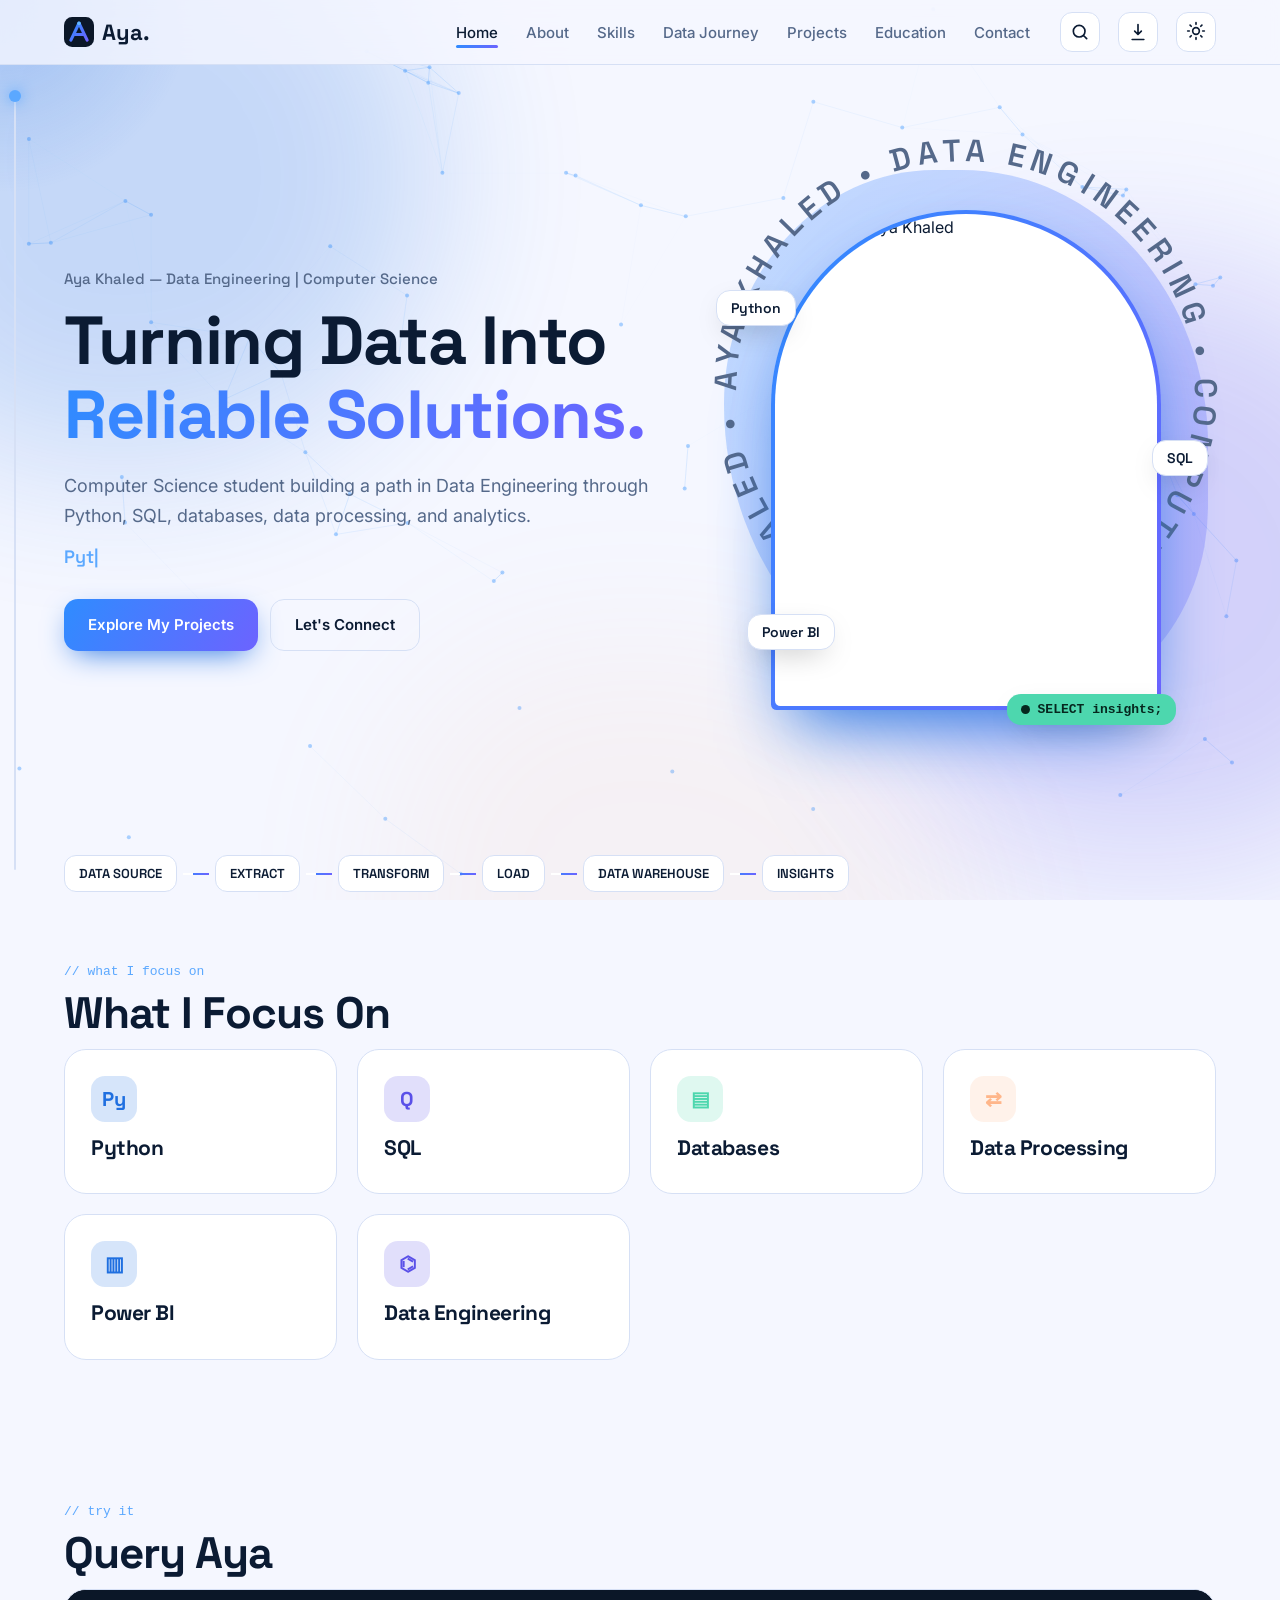
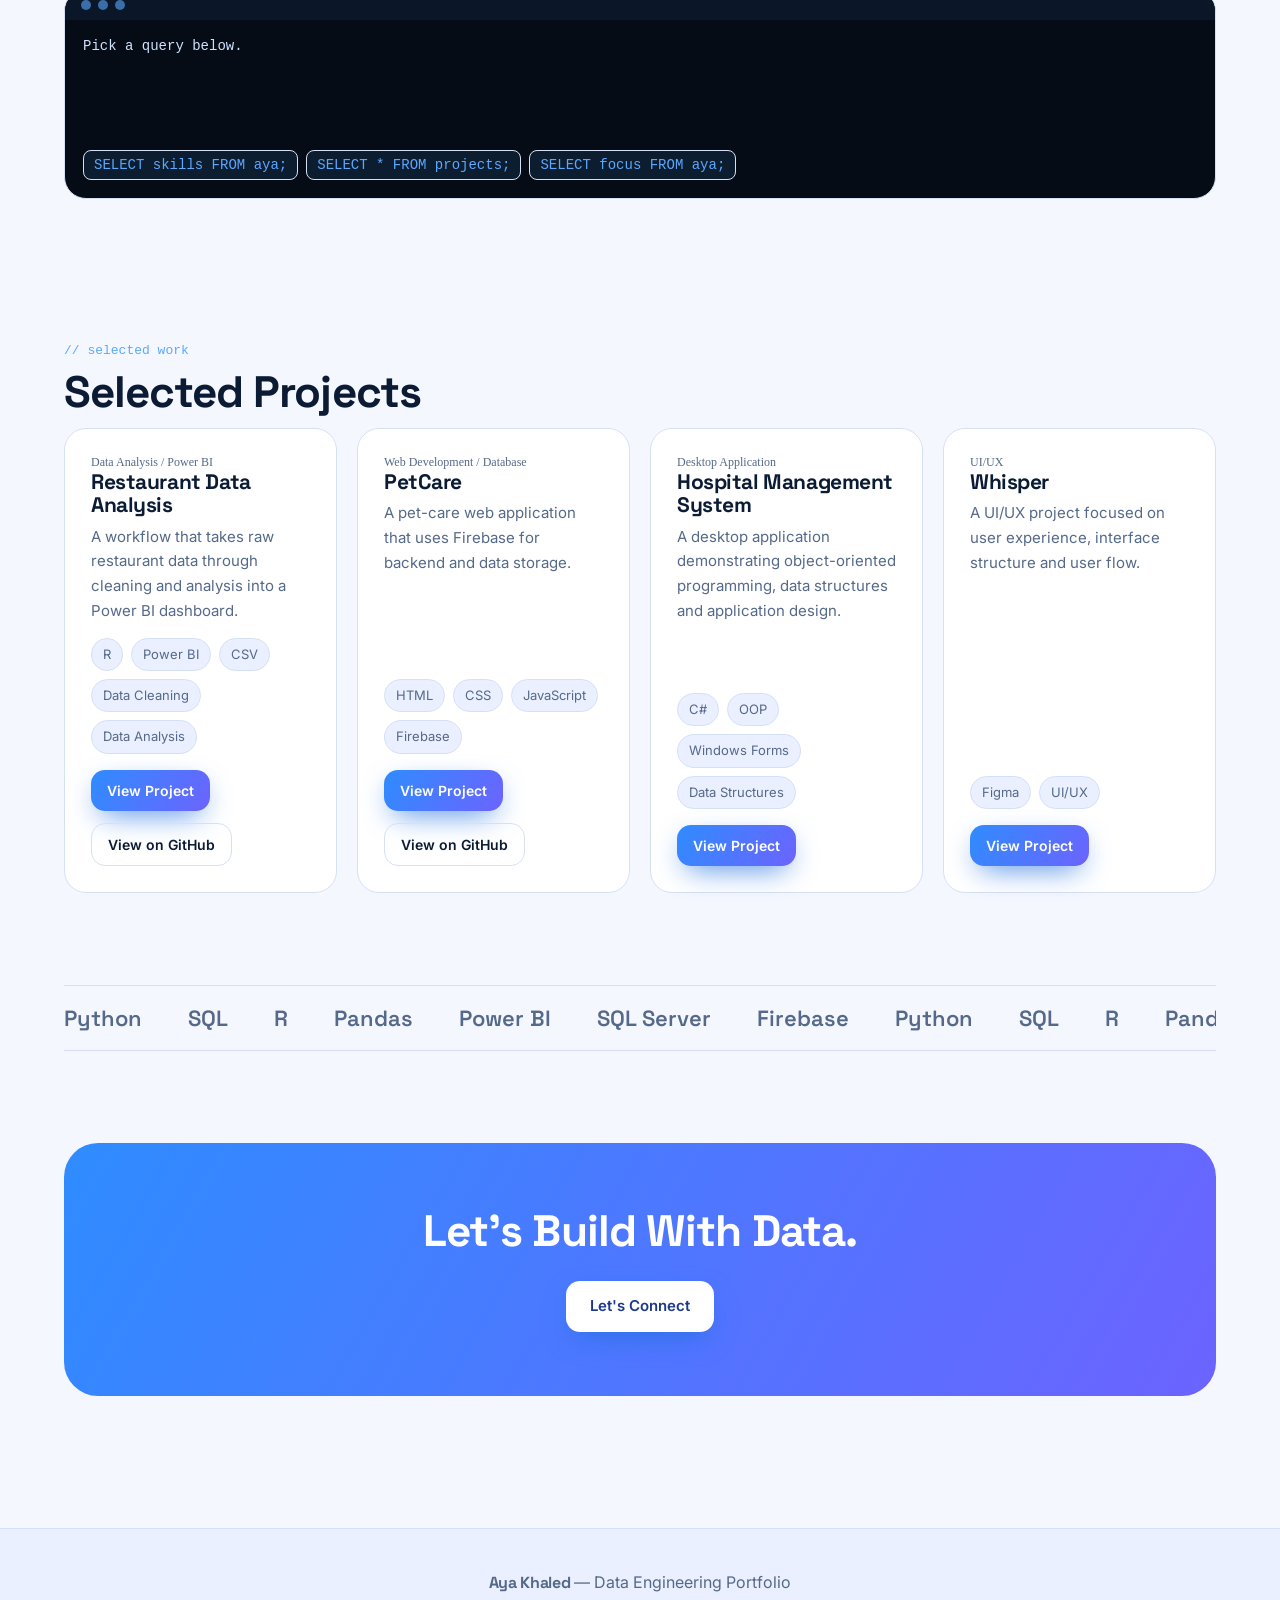
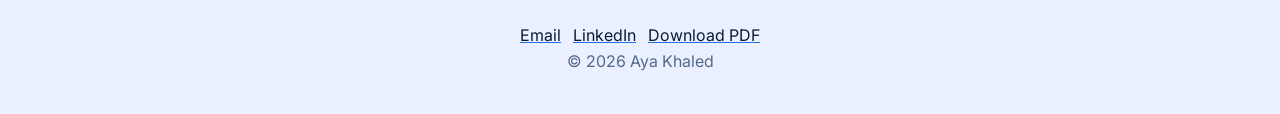
==== index.html @ 966fb628 "Add files via upload" ====
<!DOCTYPE html><html lang="en"><head><meta charset="utf-8"><meta name="viewport" content="width=device-width,initial-scale=1">
<title>Aya Khaled | Data Engineer</title><meta name="description" content="Aya Khaled, Computer Science student building a path in Data Engineering with Python, SQL, databases and analytics."><meta property="og:title" content="Aya Khaled | Data Engineer"><meta property="og:description" content="Aya Khaled, Computer Science student building a path in Data Engineering with Python, SQL, databases and analytics."><meta property="og:type" content="website"><meta property="og:image" content="assets/aya.jpg"><meta name="twitter:card" content="summary"><meta name="theme-color" content="#07111F">
<link rel="icon" href="data:image/svg+xml,%3Csvg xmlns='http://www.w3.org/2000/svg' viewBox='0 0 48 48'%3E%3Crect width='48' height='48' rx='13' fill='%2307111F'/%3E%3Cpath d='M11 37 24 10l13 27M17 28h14' stroke='%232F8CFF' stroke-width='5' fill='none' stroke-linecap='round'/%3E%3C/svg%3E"><link rel="preconnect" href="https://fonts.googleapis.com"><link rel="preconnect" href="https://fonts.gstatic.com" crossorigin><link href="https://fonts.googleapis.com/css2?family=Inter:wght@400;500;600&family=Space+Grotesk:wght@500;700&display=swap" rel="stylesheet">
<script>try{var t=localStorage.theme||(matchMedia('(prefers-color-scheme:light)').matches?'light':'dark');document.documentElement.dataset.theme=t}catch(e){document.documentElement.dataset.theme='dark'}</script>
<link rel="stylesheet" href="style.css"></head><body>
<a class="skip" href="#main">Skip to content</a><div id="bar"></div><canvas id="bg" aria-hidden="true"></canvas><div class="blobs" aria-hidden="true"><i></i><i></i><i></i></div><div id="pk" aria-hidden="true"><i></i></div>
<header class="nav"><div class="in"><a class="logo" href="index.html" aria-label="Aya. home"><svg width="30" height="30" viewBox="0 0 48 48" aria-hidden="true"><defs><linearGradient id="lg" x1="0" y1="0" x2="1" y2="1"><stop stop-color="#2F8CFF"/><stop offset="1" stop-color="#6C63FF"/></linearGradient></defs><rect width="48" height="48" rx="13" fill="#0B1728"/><path d="M11 37 24 10l13 27M17 28h14" stroke="url(#lg)" stroke-width="5" fill="none" stroke-linecap="round" stroke-linejoin="round"/><circle cx="24" cy="10" r="3" fill="#63B5FF"/></svg>Aya.</a>
<ul id="links"><li><a href="index.html" aria-current="page">Home</a></li><li><a href="about.html">About</a></li><li><a href="skills.html">Skills</a></li><li><a href="data-journey.html">Data Journey</a></li><li><a href="projects.html">Projects</a></li><li><a href="education.html">Education</a></li><li><a href="contact.html">Contact</a></li></ul>
<button class="ib" id="ps" aria-label="Open command palette (Ctrl+K)"><svg viewBox="0 0 24 24" fill="none" stroke="currentColor" stroke-width="2" stroke-linecap="round" stroke-linejoin="round" aria-hidden="true"><circle cx="11" cy="11" r="7"/><path d="m20 20-3.5-3.5"/></svg></button>
<button class="ib" data-pdf aria-label="Download PDF"><svg viewBox="0 0 24 24" fill="none" stroke="currentColor" stroke-width="2" stroke-linecap="round" stroke-linejoin="round" aria-hidden="true"><path d="M12 3v12m0 0-4-4m4 4 4-4M5 21h14"/></svg></button>
<button class="ib" id="th" aria-label="Toggle light and dark theme"><span class="sun"><svg viewBox="0 0 24 24" fill="none" stroke="currentColor" stroke-width="2" stroke-linecap="round" stroke-linejoin="round" aria-hidden="true"><circle cx="12" cy="12" r="4"/><path d="M12 2v2M12 20v2M4.9 4.9l1.4 1.4M17.7 17.7l1.4 1.4M2 12h2M20 12h2M4.9 19.1l1.4-1.4M17.7 6.3l1.4-1.4"/></svg></span><span class="moon"><svg viewBox="0 0 24 24" fill="none" stroke="currentColor" stroke-width="2" stroke-linecap="round" stroke-linejoin="round" aria-hidden="true"><path d="M21 13A9 9 0 1 1 11 3a7 7 0 0 0 10 10z"/></svg></span></button>
<button class="ib" id="menu" aria-label="Menu" aria-expanded="false" aria-controls="links"><svg viewBox="0 0 24 24" fill="none" stroke="currentColor" stroke-width="2" stroke-linecap="round" stroke-linejoin="round" aria-hidden="true"><path d="M4 7h16M4 12h16M4 17h16"/></svg></button></div></header>
<main id="main"><div class="hero"><div><p class="who">Aya Khaled — Data Engineering | Computer Science</p><h1>Turning Data Into <span class="grad">Reliable Solutions.</span></h1>
<p class="lead" style="margin-top:18px">Computer Science student building a path in Data Engineering through Python, SQL, databases, data processing, and analytics.</p><div class="type" aria-label="Python, SQL, Databases, Data Processing, Power BI"></div>
<div class="row"><a class="btn pri" href="projects.html">Explore My Projects</a><a class="btn" href="contact.html">Let's Connect</a></div></div>
<div class="stage"><div class="blob layer" data-d="-14"></div>
<svg class="ring layer" data-d="-6" viewBox="0 0 200 200" aria-hidden="true"><defs><path id="c" d="M100 100m-92 0a92 92 0 1 1 184 0a92 92 0 1 1-184 0"/></defs><text><textPath href="#c">AYA KHALED • DATA ENGINEERING • COMPUTER SCIENCE • AYA KHALED • DATA ENGINEERING •</textPath></text></svg>
<div class="arch layer" data-d="8"><div class="ph"><img data-fb src="assets/aya.jpg" width="400" height="500" alt="Portrait of Aya Khaled" loading="eager"></div></div>
<span class="chip c1 layer" data-d="22">Python</span><span class="chip c2 layer" data-d="26">SQL</span><span class="chip c3 layer" data-d="18">Power BI</span><span class="chip stk layer" data-d="30"><i class="dot"></i><code>SELECT insights;</code></span></div></div>
<div class="pipe rv" aria-label="Pipeline"><b>DATA SOURCE</b><s></s><b>EXTRACT</b><s></s><b>TRANSFORM</b><s></s><b>LOAD</b><s></s><b>DATA WAREHOUSE</b><s></s><b>INSIGHTS</b></div>
<section><span class="lab">// what I focus on</span><h2>What I Focus On</h2><div class="grid"><div class="card rv"><div class="ico ">Py</div><h3>Python</h3></div><div class="card rv"><div class="ico t2">Q</div><h3>SQL</h3></div><div class="card rv"><div class="ico t3">▤</div><h3>Databases</h3></div><div class="card rv"><div class="ico t4">⇄</div><h3>Data Processing</h3></div><div class="card rv"><div class="ico ">▥</div><h3>Power BI</h3></div><div class="card rv"><div class="ico t2">⌬</div><h3>Data Engineering</h3></div></div></section>
<section><span class="lab">// try it</span><h2>Query Aya</h2><div class="term rv"><div class="bar"><i></i><i></i><i></i></div><pre id="qo">Pick a query below.</pre><div class="qs"><button>SELECT skills FROM aya;</button><button>SELECT * FROM projects;</button><button>SELECT focus FROM aya;</button></div></div></section>
<section><span class="lab">// selected work</span><h2>Selected Projects</h2><div class="grid"><article class="card proj rv" data-cat="Data Analysis / Power BI"><span class="sub">Data Analysis / Power BI</span><h3>Restaurant Data Analysis</h3><p>A workflow that takes raw restaurant data through cleaning and analysis into a Power BI dashboard.</p><div class="tags "><span>R</span><span>Power BI</span><span>CSV</span><span>Data Cleaning</span><span>Data Analysis</span></div><div class="row"><a class="btn pri" href="projects/restaurant-analysis.html">View Project</a><a class="btn" href="https://github.com/ayakhaledhamed2006-blip/Restaurant-Sales-Analysis" target="_blank" rel="noopener noreferrer">View on GitHub</a></div></article><article class="card proj rv" data-cat="Web Development / Database"><span class="sub">Web Development / Database</span><h3>PetCare</h3><p>A pet-care web application that uses Firebase for backend and data storage.</p><div class="tags "><span>HTML</span><span>CSS</span><span>JavaScript</span><span>Firebase</span></div><div class="row"><a class="btn pri" href="projects/petcare.html">View Project</a><a class="btn" href="https://github.com/RawanAbulmaaref/PetCare-Project" target="_blank" rel="noopener noreferrer">View on GitHub</a></div></article><article class="card proj rv" data-cat="Desktop Application"><span class="sub">Desktop Application</span><h3>Hospital Management System</h3><p>A desktop application demonstrating object-oriented programming, data structures and application design.</p><div class="tags "><span>C#</span><span>OOP</span><span>Windows Forms</span><span>Data Structures</span></div><div class="row"><a class="btn pri" href="projects/hospital-management.html">View Project</a></div></article><article class="card proj rv" data-cat="UI/UX"><span class="sub">UI/UX</span><h3>Whisper</h3><p>A UI/UX project focused on user experience, interface structure and user flow.</p><div class="tags "><span>Figma</span><span>UI/UX</span></div><div class="row"><a class="btn pri" href="projects/whisper.html">View Project</a></div></article></div></section>
<div class="marq" aria-label="Tools"><div><span>Python</span><span>SQL</span><span>R</span><span>Pandas</span><span>Power BI</span><span>SQL Server</span><span>Firebase</span><span>Python</span><span>SQL</span><span>R</span><span>Pandas</span><span>Power BI</span><span>SQL Server</span><span>Firebase</span><span>Python</span><span>SQL</span><span>R</span><span>Pandas</span><span>Power BI</span><span>SQL Server</span><span>Firebase</span><span>Python</span><span>SQL</span><span>R</span><span>Pandas</span><span>Power BI</span><span>SQL Server</span><span>Firebase</span></div></div>
<section><div class="cta rv"><h2>Let's Build With Data.</h2><div class="row" style="justify-content:center"><a class="btn pri" href="contact.html">Let's Connect</a></div></div></section></main>
<footer><b class="sg">Aya Khaled</b> — Data Engineering Portfolio<div class="row"><a href="mailto:ayakhaledhamed2006@gmail.com">Email</a><a href="https://www.linkedin.com/in/aya-khaled-hamed/" target="_blank" rel="noopener noreferrer">LinkedIn</a><a href="#" data-pdf onclick="return false">Download PDF</a></div><p>© 2026 Aya Khaled</p></footer>
<div id="pal" role="dialog" aria-label="Command palette"><div><button data-a="index.html">Go to Home</button><button data-a="about.html">Go to About</button><button data-a="skills.html">Go to Skills</button><button data-a="data-journey.html">Go to Data Journey</button><button data-a="projects.html">Go to Projects</button><button data-a="education.html">Go to Education</button><button data-a="contact.html">Go to Contact</button><button data-a="pdf">Download PDF</button><button data-a="th">Toggle theme</button><button data-a="cp">Copy email</button></div></div>
<div class="toast" role="status"></div><div class="print-sheet"><div class="ps-h"><img src="assets/aya.jpg" alt="Portrait of Aya Khaled"><div><h1>Aya Khaled</h1><p class="ps-id">Computer Science Student | Aspiring Data Engineer</p><p class="ps-c">ayakhaledhamed2006@gmail.com<br>linkedin.com/in/aya-khaled-hamed</p></div><svg class="ps-a" viewBox="0 0 48 48"><path d="M11 37 24 10l13 27M17 28h14" stroke="#fff" stroke-width="3" fill="none" stroke-linecap="round" stroke-linejoin="round"/></svg></div>
<div class="ps-b"><h2>About</h2><p>Computer Science student developing her career toward Data Engineering. Interested in how data is collected, processed, cleaned, stored, transformed, analyzed and used for decision making, and in building practical data solutions on strong technical foundations.</p>
<h2>Technical Skills</h2><div class="ps-g"><div style="--c:#2F8CFF"><b>Programming</b><p><span>Python</span><span>C++</span><span>C#</span></p></div><div style="--c:#6C63FF"><b>Data</b><p><span>SQL</span><span>Pandas</span><span>R</span><span>Data Cleaning</span><span>Data Analysis</span></p></div><div style="--c:#1FB48C"><b>Databases</b><p><span>SQL Server</span><span>Firebase</span><span>Database Design</span><span>DBMS</span></p></div><div style="--c:#E8873F"><b>BI &amp; Analytics</b><p><span>Power BI</span><span>Data Visualization</span><span>Dashboard Design</span></p></div><div style="--c:#2F8CFF"><b>Web &amp; Development</b><p><span>HTML</span><span>CSS</span><span>JavaScript</span><span>Git</span><span>Visual Studio</span></p></div><div style="--c:#6C63FF"><b>Design</b><p><span>Figma</span><span>UI/UX</span></p></div></div>
<h2>Selected Projects</h2><div class="ps-g"><div style="--c:#2F8CFF"><small>Data Analysis / Power BI</small><b>Restaurant Data Analysis</b><em>Raw data → cleaning → analysis → Power BI dashboard.</em><p class="tk">R · Power BI · CSV · Data Cleaning · Data Analysis</p><u>https://github.com/ayakhaledhamed2006-blip/Restaurant-Sales-Analysis</u></div><div style="--c:#6C63FF"><small>Web Development / Database</small><b>PetCare</b><em>A pet-care web app using Firebase for data storage.</em><p class="tk">HTML · CSS · JavaScript · Firebase</p><u>https://github.com/RawanAbulmaaref/PetCare-Project</u></div><div style="--c:#1FB48C"><small>Desktop Application</small><b>Hospital Management System</b><em>OOP, data structures and application design.</em><p class="tk">C# · OOP · Windows Forms · Data Structures</p></div><div style="--c:#E8873F"><small>UI/UX</small><b>Whisper</b><em>User experience, interface structure and user flow.</em><p class="tk">Figma · UI/UX</p></div></div>
<h2>Education &amp; Training</h2><ol class="ps-t"><li><b>Computer Science / Computing and Information</b><small>Education</small></li><li><b>Digital Egypt Pioneers Initiative (DEPI)</b><small>Data Engineering Track</small></li><li><b>NTI</b><small>UI/UX</small></li></ol></div></div><script src="script.js"></script></body></html>
---- style.css ----
:root{--bg:#07111F;--bg2:#0B1728;--card:#0D1D30;--bd:#203751;--tx:#F3F7FC;--mu:#8EA4BD;--b:#2F8CFF;--b2:#5BA8FF;--p:#6C63FF;--mint:#4DD7AE;--peach:#FFB68A;--g:linear-gradient(120deg,#2F8CFF,#6C63FF);--nav:rgba(7,17,31,.78);--glow:.35;--r:22px}
[data-theme=light]{--bg:#F5F7FF;--bg2:#EAF0FF;--card:#fff;--bd:#D6E0F5;--tx:#0B1B33;--mu:#55698A;--nav:rgba(245,247,255,.8);--glow:.22;--b:#1F6FE0;--p:#5A50E8}
*{box-sizing:border-box;margin:0}html{scroll-behavior:smooth}
body{font:16px/1.65 Inter,system-ui,sans-serif;background:var(--bg);color:var(--tx);overflow-x:hidden;transition:background .4s,color .4s}
h1,h2,h3,.sg{font-family:'Space Grotesk',sans-serif;line-height:1.1;letter-spacing:-.02em}
a{color:inherit;text-decoration:none}:focus-visible{outline:3px solid var(--b2);outline-offset:3px;border-radius:8px}
::selection{background:var(--b);color:#fff}::-webkit-scrollbar{width:8px}::-webkit-scrollbar-thumb{background:var(--b);border-radius:8px}
.skip{position:absolute;left:-999px;top:8px;background:var(--b);color:#fff;padding:8px 14px;border-radius:8px;z-index:99}.skip:focus{left:8px}
#bg{position:fixed;inset:0;z-index:-2;width:100%;height:100%}
.blobs{position:fixed;inset:0;z-index:-1;pointer-events:none;overflow:hidden}
.blobs i{position:absolute;width:46vmax;height:46vmax;border-radius:40% 60% 55% 45%;filter:blur(80px);opacity:var(--glow);animation:morph 22s ease-in-out infinite alternate}
.blobs i:nth-child(1){background:var(--b);left:-12vmax;top:-10vmax}.blobs i:nth-child(2){background:var(--p);right:-14vmax;top:30vh;animation-delay:-8s}
.blobs i:nth-child(3){background:var(--peach);left:30vw;bottom:-26vmax;opacity:calc(var(--glow)*.4);animation-delay:-14s}
@keyframes morph{to{transform:translate(6vw,8vh) rotate(60deg);border-radius:60% 40% 45% 55%}}
.tok{position:fixed;bottom:-30px;font:13px ui-monospace,Menlo,monospace;color:var(--b2);opacity:0;z-index:-1;pointer-events:none;animation:rise linear infinite}
@keyframes rise{10%{opacity:.35}90%{opacity:.25}to{transform:translateY(-110vh);opacity:0}}
#bar{position:fixed;top:0;left:0;height:3px;width:0;background:var(--g);z-index:60}
header.nav{position:sticky;top:0;z-index:50;background:var(--nav);backdrop-filter:blur(14px);border-bottom:1px solid var(--bd)}
.nav .in{max-width:1200px;margin:auto;padding:12px 24px;display:flex;align-items:center;gap:18px}
.logo{display:flex;align-items:center;gap:8px;font:700 22px 'Space Grotesk';margin-right:auto}
.nav ul{display:flex;gap:4px;list-style:none;padding:0}
.nav ul a{padding:8px 12px;border-radius:10px;font-weight:500;font-size:15px;color:var(--mu);position:relative;transition:.2s}
.nav ul a:hover,.nav ul a[aria-current]{color:var(--tx)}
.nav ul a[aria-current]::after{content:"";position:absolute;left:12px;right:12px;bottom:2px;height:3px;border-radius:3px;background:var(--g)}
.ib{width:40px;height:40px;border-radius:12px;border:1px solid var(--bd);background:var(--card);color:var(--tx);cursor:pointer;display:grid;place-items:center;transition:.25s}.ib:hover{border-color:var(--b);transform:translateY(-2px)}
.ib svg{width:20px;height:20px}#th .moon{display:none}[data-theme=dark] #th .sun{display:none}[data-theme=dark] #th .moon{display:block}
#th svg{transition:transform .5s}#th:active svg{transform:rotate(180deg) scale(.7)}
#menu{display:none}
@media(max-width:940px){#menu{display:grid}.nav ul{position:absolute;top:100%;left:0;right:0;flex-direction:column;background:var(--bg2);padding:12px 24px 20px;border-bottom:1px solid var(--bd);display:none}.nav ul.open{display:flex}}
main{max-width:1200px;margin:auto;padding:0 24px}
section{padding:72px 0}.lab{font:13px ui-monospace,Menlo,monospace;color:var(--b2);margin-bottom:10px;display:block}
h1{font-size:clamp(38px,6vw,68px);font-weight:700}h2{font-size:clamp(28px,4vw,44px);margin-bottom:12px}
.grad{background:var(--g);-webkit-background-clip:text;background-clip:text;color:transparent}
.lead{color:var(--mu);font-size:18px;max-width:60ch}
.btn{display:inline-flex;align-items:center;gap:8px;padding:13px 24px;border-radius:14px;font-weight:600;border:1px solid var(--bd);background:transparent;color:var(--tx);cursor:pointer;font-size:15px;font-family:inherit;transition:.25s;position:relative;overflow:hidden}
.btn:hover{transform:translateY(-3px);border-color:var(--b)}
.btn.pri{background:var(--g);border:0;color:#fff;box-shadow:0 10px 30px -10px var(--b)}
.btn.pri::after{content:"";position:absolute;top:0;left:-80%;width:50%;height:100%;background:linear-gradient(100deg,transparent,rgba(255,255,255,.4),transparent);transform:skewX(-20deg);animation:shine 4s infinite}
@keyframes shine{60%,100%{left:140%}}
.row{display:flex;gap:12px;flex-wrap:wrap;margin-top:26px}
.hero{display:grid;grid-template-columns:1.1fr .9fr;gap:40px;align-items:center;min-height:calc(100vh - 140px);padding-top:30px}
.hero .who{font:500 15px 'Space Grotesk';color:var(--mu);margin-bottom:16px}.type{color:var(--b2);font:600 18px 'Space Grotesk';margin-top:14px;min-height:28px}.type::after{content:"|";animation:bl 1s steps(1) infinite}@keyframes bl{50%{opacity:0}}
.stage{position:relative;width:min(390px,78vw,calc((100vh - 190px)/1.28));margin:auto;aspect-ratio:1/1.28}
.stage .blob{position:absolute;inset:-8% -12% 0;background:var(--g);opacity:.28;border-radius:46% 54% 40% 60%;animation:morph 14s ease-in-out infinite alternate}
.stage .ring{position:absolute;inset:-14%;animation:spin 28s linear infinite;width:128%;height:auto;overflow:visible}.ring text{font:600 12.5px 'Space Grotesk';letter-spacing:.2em;fill:var(--mu)}
@keyframes spin{to{transform:rotate(360deg)}}
.arch{position:absolute;inset:0;border-radius:999px 999px 28px 28px;padding:4px;background:var(--g);box-shadow:0 30px 70px -20px var(--b)}
.arch .ph{width:100%;height:100%;border-radius:inherit;overflow:hidden;background:var(--card);display:grid;place-items:center}
.ph img{width:100%;height:100%;object-fit:cover;object-position:50% 10%;display:block}
.chip{position:absolute;padding:8px 14px;border-radius:14px;background:var(--card);border:1px solid var(--bd);font:600 14px 'Space Grotesk';box-shadow:0 10px 30px -12px rgba(0,0,0,.4);animation:bob 5s ease-in-out infinite}
@keyframes bob{50%{transform:translateY(-12px)}}
.stage .c1{left:-14%;top:16%}.stage .c2{right:-12%;top:46%;animation-delay:-1.5s}.stage .c3{left:-6%;bottom:12%;animation-delay:-3s}
.stage .stk{right:-4%;bottom:-3%;animation-delay:-2s;display:flex;gap:8px;align-items:center;background:var(--mint);color:#06281F;border:0}
.dot{width:9px;height:9px;border-radius:50%;background:var(--mint);display:inline-block;box-shadow:0 0 0 0 var(--mint);animation:pl 2s infinite}.stk .dot{background:#06281F}@keyframes pl{70%{box-shadow:0 0 0 8px transparent}}
.layer{transition:transform .2s}
.grid{display:grid;gap:20px;grid-template-columns:repeat(auto-fit,minmax(250px,1fr))}
.card{background:var(--card);border:1px solid var(--bd);border-radius:var(--r);padding:26px;transition:.3s;position:relative}
.card:hover{transform:translateY(-6px);border-color:var(--b);box-shadow:0 20px 50px -22px var(--b)}
.card h3{font-size:21px;margin-bottom:8px}.card p{color:var(--mu);font-size:15px}
.ico{width:46px;height:46px;border-radius:14px;display:grid;place-items:center;margin-bottom:14px;font:700 20px 'Space Grotesk';background:color-mix(in srgb,var(--t,var(--b)) 18%,transparent);color:var(--t,var(--b))}
.t2{--t:var(--p)}.t3{--t:var(--mint)}.t4{--t:var(--peach)}
.tags{display:flex;flex-wrap:wrap;gap:8px;margin-top:14px}.tags span{font-size:13px;padding:5px 11px;border-radius:99px;background:var(--bg2);border:1px solid var(--bd);color:var(--mu)}
.tags.big span{font-size:15px;padding:8px 16px;color:var(--tx)}
.pipe{display:flex;flex-wrap:wrap;gap:6px;align-items:center;margin-top:30px}.pipe b{padding:9px 14px;border-radius:12px;background:var(--card);border:1px solid var(--bd);font:600 13px 'Space Grotesk'}.pipe s{width:26px;height:2px;background:var(--g);position:relative;overflow:hidden;text-decoration:none}.pipe s::after{content:"";position:absolute;width:10px;height:100%;background:#fff;animation:flow 1.6s linear infinite}@keyframes flow{from{left:-10px}to{left:100%}}
.marq{overflow:hidden;border-block:1px solid var(--bd);padding:18px 0;margin-block:20px}.marq div{display:flex;gap:46px;width:max-content;animation:mq 26s linear infinite;font:600 22px 'Space Grotesk';color:var(--mu)}.marq:hover div{animation-play-state:paused}@keyframes mq{to{transform:translateX(-50%)}}
.term{background:#050c16;color:#cfe3ff;border-radius:var(--r);border:1px solid var(--bd);overflow:hidden;font:14px ui-monospace,Menlo,monospace}.term .bar{padding:10px 16px;background:#0B1728;display:flex;gap:7px;align-items:center}.term .bar i{width:10px;height:10px;border-radius:50%;background:var(--b2);opacity:.6}
.term pre{padding:18px;min-height:130px;white-space:pre-wrap;margin:0}.term .qs{display:flex;gap:8px;flex-wrap:wrap;padding:0 18px 18px}.term button{font:inherit;background:#0D1D30;color:var(--b2);border:1px solid var(--bd);border-radius:8px;padding:6px 10px;cursor:pointer}.term button:hover{border-color:var(--b2)}
.cta{text-align:center;background:var(--g);color:#fff;border-radius:34px;padding:64px 24px}.cta .btn{border-color:#fff8;color:#fff}.cta .pri{background:#fff;color:#1d3a8a}
.filters{display:flex;gap:8px;flex-wrap:wrap;margin:18px 0 26px}.filters button{padding:8px 16px;border-radius:99px;border:1px solid var(--bd);background:var(--card);color:var(--mu);cursor:pointer;font:500 14px Inter}.filters .on{background:var(--g);color:#fff;border-color:transparent}
.badgeW{position:relative;width:300px;margin:0 auto;padding-top:90px;transform-origin:50% 0;animation:swing 3s ease-in-out 3 alternate}.badgeW:hover{animation:swing 2s ease-in-out infinite alternate}
@keyframes swing{from{transform:rotate(5deg)}to{transform:rotate(-5deg)}}
.badgeW::before{content:"";position:absolute;top:-40px;left:50%;width:3px;height:130px;background:var(--g);transform:translateX(-50%)}.badgeW::after{content:"";position:absolute;top:70px;left:50%;width:46px;height:14px;border-radius:6px;background:var(--bd);transform:translateX(-50%)}
.badge{background:var(--card);border:1px solid var(--bd);border-radius:26px;padding:16px;box-shadow:0 30px 60px -25px var(--b);text-align:center}.badge .ph{aspect-ratio:1/1.1;border-radius:18px;overflow:hidden;margin-bottom:14px}.badge b{font:700 24px 'Space Grotesk';display:block}.badge small{color:var(--mu)}
.bc{height:26px;margin-top:12px;background:repeating-linear-gradient(90deg,var(--tx) 0 2px,transparent 2px 5px,var(--tx) 5px 6px,transparent 6px 10px);opacity:.55;border-radius:3px}
.two{display:grid;grid-template-columns:1fr 1fr;gap:50px;align-items:center}
.loop{display:grid;grid-template-columns:repeat(4,1fr);gap:16px;margin-top:20px}.loop .card{text-align:center}.ret{text-align:center;color:var(--b2);font:14px ui-monospace;margin-top:12px}
.jr{position:relative;display:grid;gap:14px;margin-top:30px}.stg{display:grid;grid-template-columns:64px 1fr;gap:18px}.stg .n{width:56px;height:56px;border-radius:50%;background:var(--card);border:2px solid var(--bd);display:grid;place-items:center;font:700 16px 'Space Grotesk';cursor:pointer;color:var(--tx);transition:.3s;position:relative;z-index:1}
.stg.on .n{background:var(--g);border-color:transparent;color:#fff;box-shadow:0 0 0 8px color-mix(in srgb,var(--b) 22%,transparent)}
.stg .card{cursor:pointer;padding:18px 24px}.stg .card p{max-height:0;overflow:hidden;opacity:0;transition:.4s}.stg.on .card p{max-height:240px;opacity:1;margin-top:6px}.stg.on .card{border-color:var(--b)}
.jr::before{content:"";position:absolute;left:27px;top:20px;bottom:20px;width:3px;background:repeating-linear-gradient(var(--b) 0 8px,transparent 8px 16px);animation:dash 1s linear infinite;opacity:.6}@keyframes dash{to{background-position:0 16px}}
.tl{position:relative;padding-left:44px;margin-top:30px}.tl::before{content:"";position:absolute;left:12px;top:0;bottom:0;width:3px;background:var(--bd)}.tl .fill{position:absolute;left:12px;top:0;width:3px;height:0;background:var(--g)}
.tl article{position:relative;margin-bottom:26px}.tl article::before{content:"";position:absolute;left:-41px;top:26px;width:15px;height:15px;border-radius:50%;background:var(--g);box-shadow:0 0 0 6px color-mix(in srgb,var(--b) 25%,transparent)}
.dash{display:grid;grid-template-columns:repeat(3,1fr);gap:16px}.dash .card{min-height:150px}.bars{display:flex;align-items:flex-end;gap:7px;height:70px;margin-top:12px}.bars i{flex:1;background:var(--g);border-radius:6px 6px 0 0;opacity:.8;animation:gr 3s ease-in-out infinite alternate}.bars i:nth-child(odd){animation-delay:-1.5s}@keyframes gr{from{transform:scaleY(.55)}}
.bars i{transform-origin:bottom}.donut{width:78px;height:78px;border-radius:50%;margin-top:12px;background:conic-gradient(var(--b) 0 40%,var(--p) 0 70%,var(--mint) 0);mask:radial-gradient(circle 26px,transparent 98%,#000);-webkit-mask:radial-gradient(circle 26px,transparent 98%,#000)}
.sub{font:12px ui-monospace;color:var(--mu)}
.proj{display:flex;flex-direction:column}.proj .tags{margin-top:auto;padding-top:14px}.proj .row{margin-top:16px}.proj .btn{padding:9px 16px;font-size:14px}
.rv{opacity:0;transform:translateY(24px);transition:opacity .7s,transform .7s}.rv.in{opacity:1;transform:none}
footer{border-top:1px solid var(--bd);margin-top:60px;padding:40px 24px;text-align:center;color:var(--mu);background:var(--bg2)}footer .row{justify-content:center}footer a{color:var(--tx);text-decoration:underline;text-decoration-color:var(--b)}
#pk{position:fixed;left:14px;top:90px;bottom:30px;width:2px;background:var(--bd);z-index:5;border-radius:2px}#pk i{position:absolute;left:-5px;top:0;width:12px;height:12px;border-radius:50%;background:var(--b2);box-shadow:0 0 14px var(--b2)}
.toast{position:fixed;bottom:24px;left:50%;transform:translate(-50%,40px);background:var(--card);border:1px solid var(--b);padding:12px 20px;border-radius:14px;opacity:0;transition:.4s;z-index:90}.toast.show{opacity:1;transform:translate(-50%,0)}
#pal{position:fixed;inset:0;background:#0008;display:none;place-items:start center;padding-top:14vh;z-index:80}#pal.open{display:grid}#pal div{width:min(520px,92vw);background:var(--card);border:1px solid var(--bd);border-radius:18px;padding:10px}#pal button{display:block;width:100%;text-align:left;padding:11px 14px;border:0;border-radius:10px;background:none;color:var(--tx);font:inherit;cursor:pointer}#pal button:hover,#pal button:focus{background:var(--bg2)}
.print-sheet{display:none}
@media(max-width:860px){.hero,.two{grid-template-columns:1fr}.loop{grid-template-columns:1fr 1fr}.dash{grid-template-columns:1fr}#pk{display:none}.hero{min-height:0}.stage{margin-top:30px}}
@media(prefers-reduced-motion:reduce){*,*::before,*::after{animation:none!important;transition:none!important}.rv{opacity:1;transform:none}html{scroll-behavior:auto}}
.stk code{font:600 13px ui-monospace,Menlo,monospace}
#cg{position:fixed;width:420px;height:420px;margin:-210px 0 0 -210px;border-radius:50%;background:radial-gradient(circle,color-mix(in srgb,var(--b) 24%,transparent),transparent 65%);pointer-events:none;z-index:-1;left:0;top:0}
.fi{position:fixed;bottom:-60px;z-index:-1;pointer-events:none;color:var(--p);opacity:0;animation:rise linear infinite}.fi svg{width:100%;animation:spin 30s linear infinite}
#sw{position:fixed;inset:0 0 auto;height:100%;background:linear-gradient(100deg,#2F8CFF,#6C63FF);z-index:200;transform:translateX(-101%);pointer-events:none}#sw.go{transition:transform .4s cubic-bezier(.7,0,.3,1);transform:none}
@media print{@page{margin:0;size:A4}*{-webkit-print-color-adjust:exact;print-color-adjust:exact}body>*:not(.print-sheet){display:none!important}body{background:#fff!important}
.print-sheet{display:block!important;color:#10213d;background:#F5F7FF;font:10pt/1.5 Inter,Arial,sans-serif;min-height:297mm}
.ps-h{display:flex;gap:7mm;align-items:center;padding:12mm 14mm;background:linear-gradient(120deg,#07111F,#12306B 60%,#4B44C9);color:#fff;position:relative}
.ps-h img{width:38mm;height:46mm;object-fit:cover;object-position:50% 12%;border-radius:19mm 19mm 4mm 4mm;border:1.2mm solid #5BA8FF}
.ps-h h1{font-size:30pt;color:#fff;margin:0}.ps-id{color:#9CC9FF;font-weight:600;margin:1mm 0 4mm}.ps-c{font-size:9.5pt;color:#dbe8ff}.ps-a{position:absolute;right:12mm;top:10mm;width:16mm;opacity:.5}
.ps-b{padding:6mm 14mm 10mm}.print-sheet h2{font:700 12pt 'Space Grotesk',Arial;color:#1F4FB0;margin:5mm 0 2.5mm;display:flex;align-items:center;gap:3mm}.print-sheet h2::after{content:"";flex:1;height:.6mm;background:linear-gradient(90deg,#2F8CFF,#6C63FF);border-radius:2mm}
.ps-g{display:grid;grid-template-columns:1fr 1fr;gap:3mm}.ps-g>div{background:#fff;border:.3mm solid #D6E0F5;border-left:1.4mm solid var(--c);border-radius:3mm;padding:3mm 4mm;break-inside:avoid}
.ps-g b{display:block;font-family:'Space Grotesk',Arial;color:#0B1B33}.ps-g small{color:var(--c);font-weight:600;font-size:8pt}.ps-g em{display:block;font-size:9pt;color:#55698A}.ps-g .tk{font-size:8.5pt;color:#1F4FB0;margin-top:1mm}.ps-g u{display:block;font-size:7.5pt;color:#55698A;word-break:break-all}
.ps-g span{display:inline-block;margin:1mm 1mm 0 0;padding:.5mm 2.4mm;border-radius:4mm;background:color-mix(in srgb,var(--c) 14%,#fff);color:#0B1B33;font-size:8.5pt}
.ps-t{list-style:none;padding:0 0 0 7mm;margin:0;border-left:.8mm solid #5BA8FF}.ps-t li{position:relative;margin-bottom:3mm}.ps-t li::before{content:"";position:absolute;left:-9.4mm;top:1.2mm;width:4mm;height:4mm;border-radius:50%;background:linear-gradient(120deg,#2F8CFF,#6C63FF);border:.8mm solid #F5F7FF}.ps-t b,.ps-t small{display:block}.ps-t small{color:#55698A}}
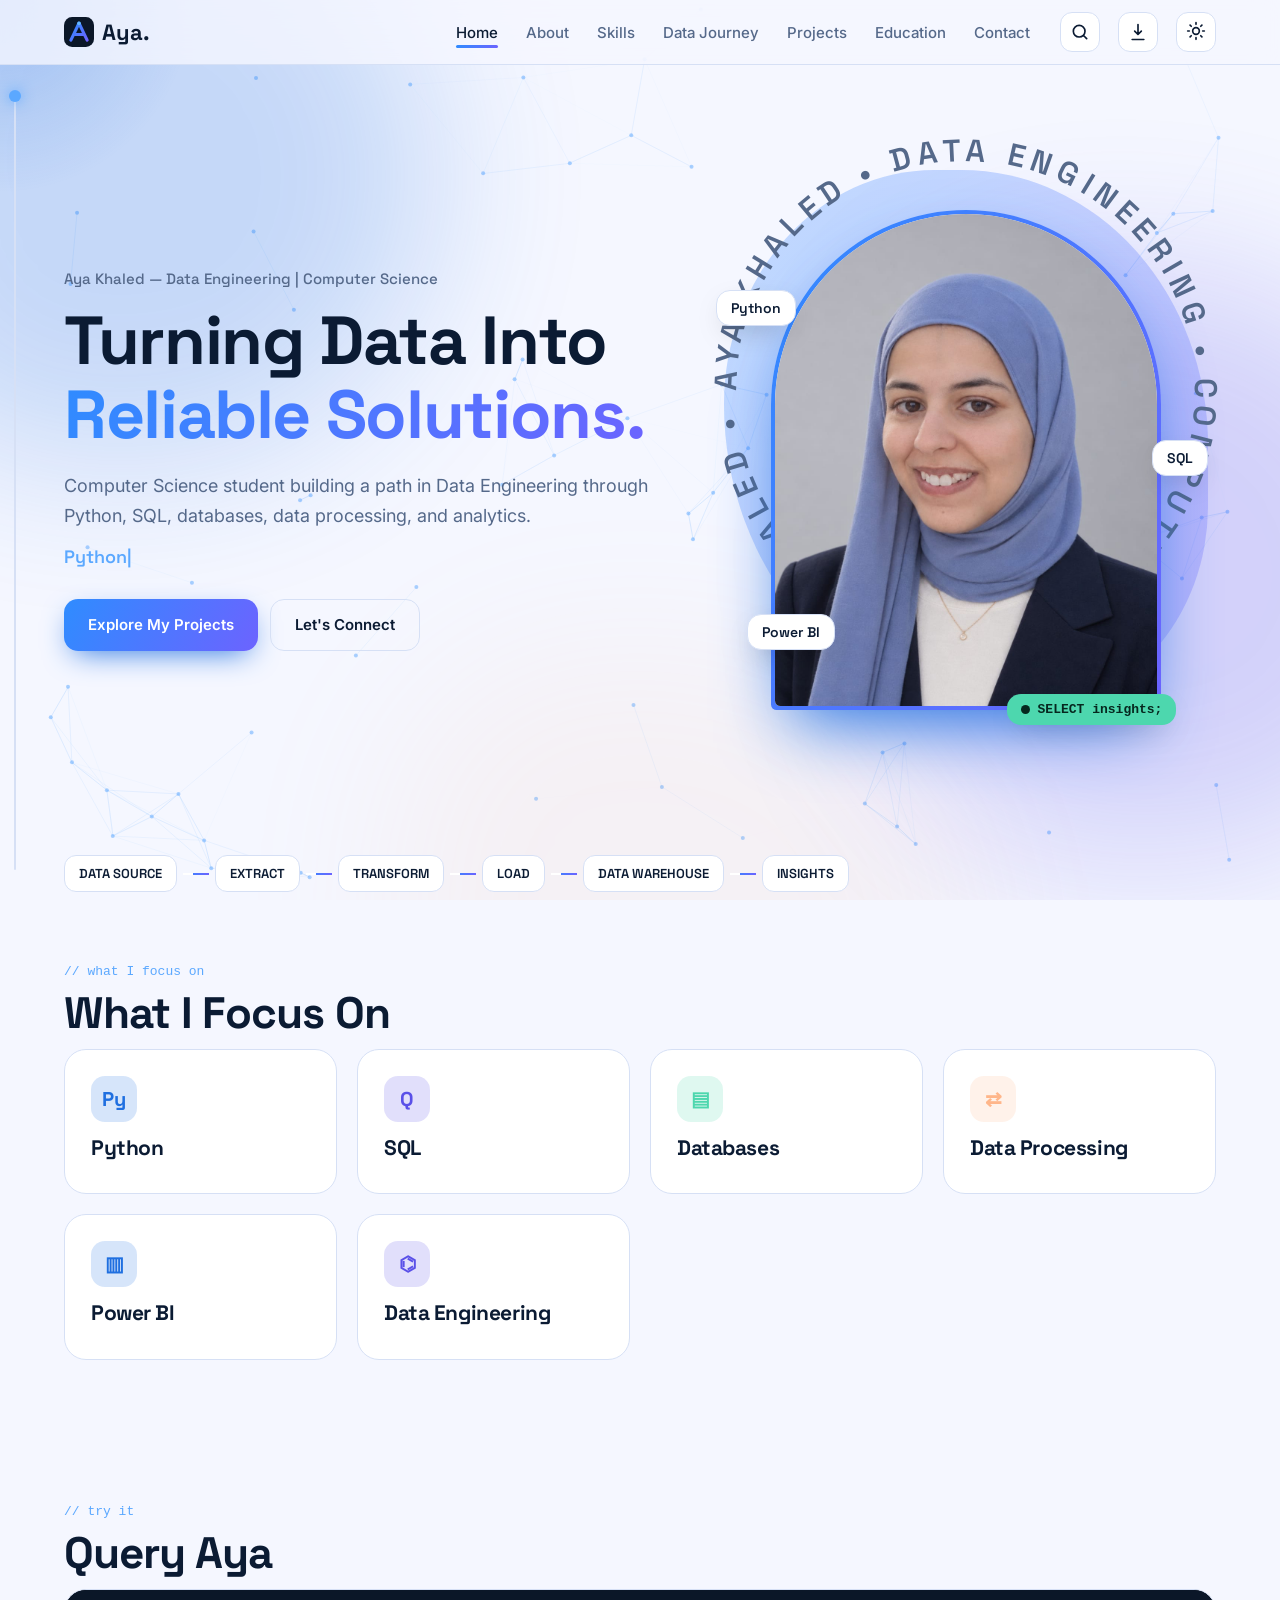
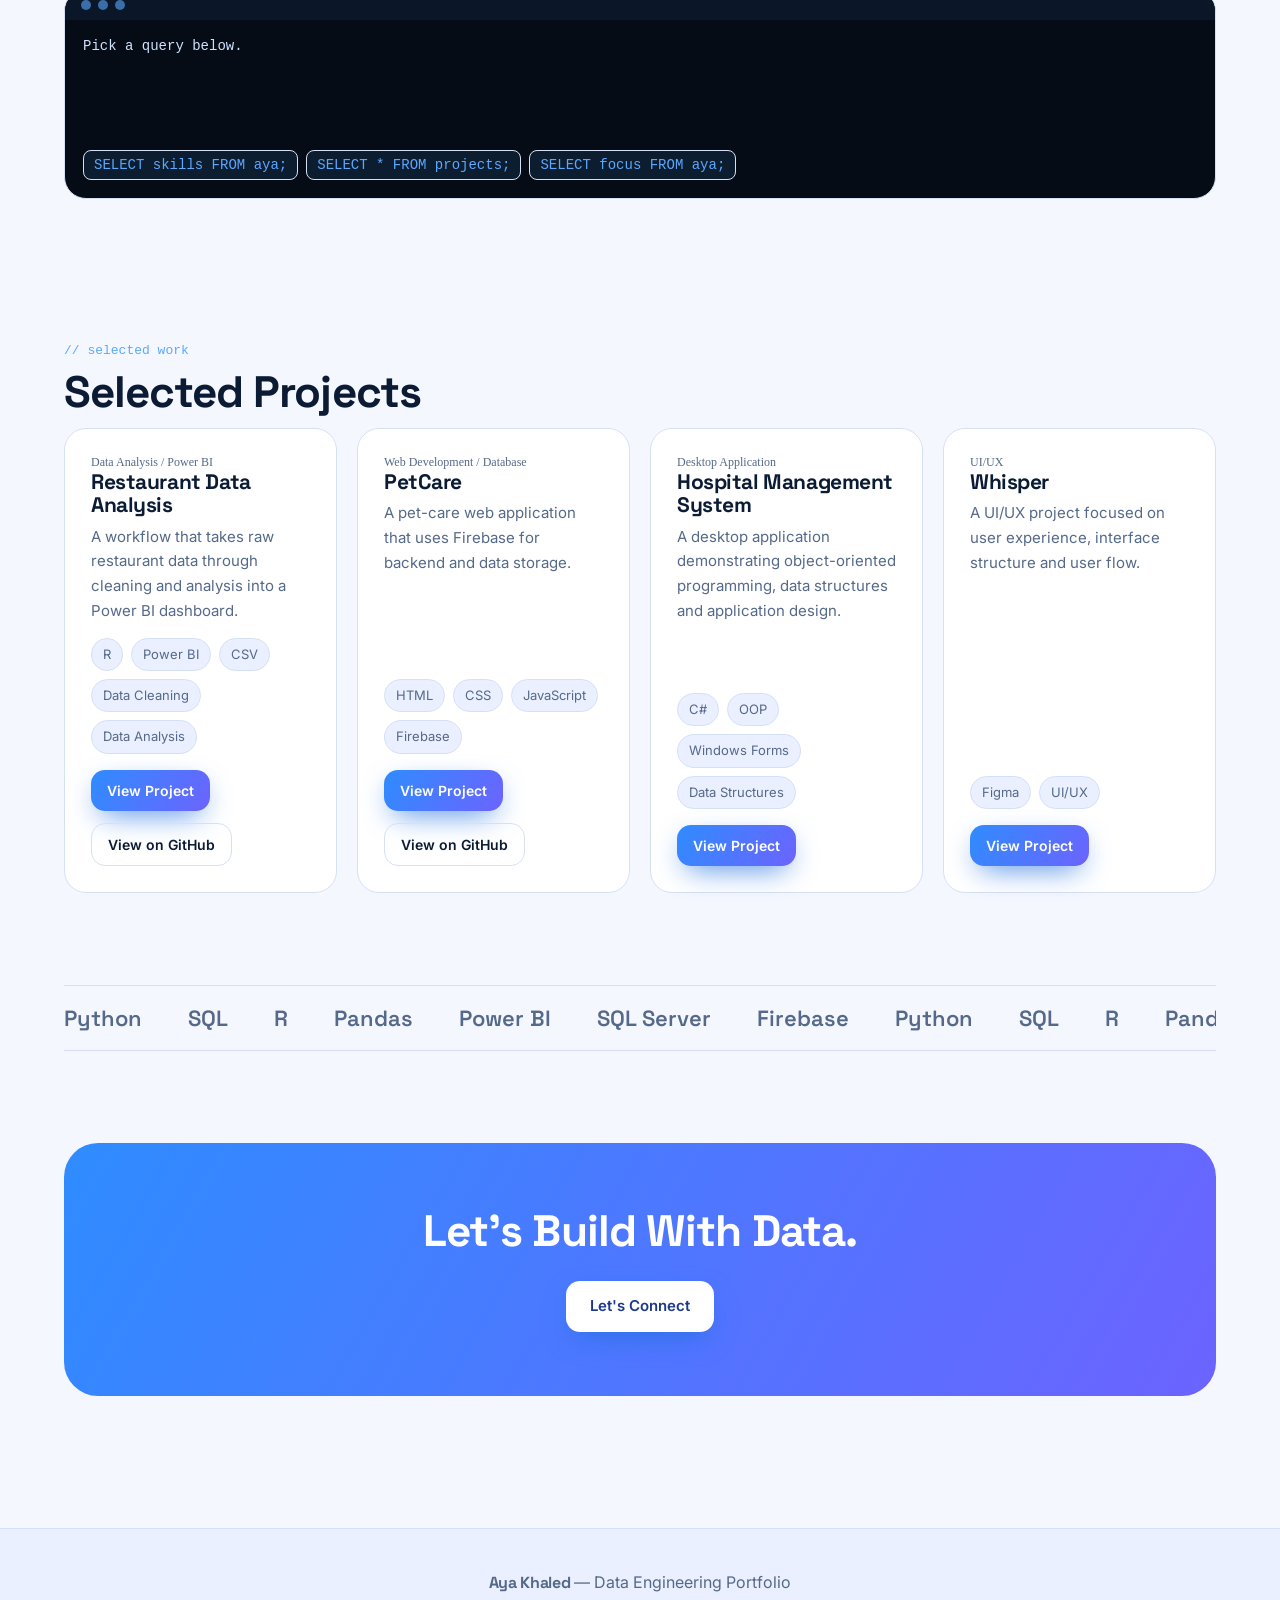
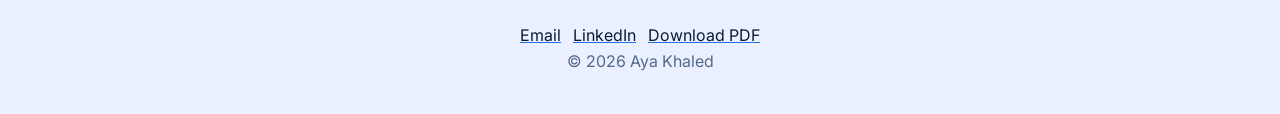
==== commit b097d6aa: "Add files via upload" ====
--- a/index.html
+++ b/index.html
@@ -29,4 +29,4 @@
 <div class="ps-b"><h2>About</h2><p>Computer Science student developing her career toward Data Engineering. Interested in how data is collected, processed, cleaned, stored, transformed, analyzed and used for decision making, and in building practical data solutions on strong technical foundations.</p>
 <h2>Technical Skills</h2><div class="ps-g"><div style="--c:#2F8CFF"><b>Programming</b><p><span>Python</span><span>C++</span><span>C#</span></p></div><div style="--c:#6C63FF"><b>Data</b><p><span>SQL</span><span>Pandas</span><span>R</span><span>Data Cleaning</span><span>Data Analysis</span></p></div><div style="--c:#1FB48C"><b>Databases</b><p><span>SQL Server</span><span>Firebase</span><span>Database Design</span><span>DBMS</span></p></div><div style="--c:#E8873F"><b>BI &amp; Analytics</b><p><span>Power BI</span><span>Data Visualization</span><span>Dashboard Design</span></p></div><div style="--c:#2F8CFF"><b>Web &amp; Development</b><p><span>HTML</span><span>CSS</span><span>JavaScript</span><span>Git</span><span>Visual Studio</span></p></div><div style="--c:#6C63FF"><b>Design</b><p><span>Figma</span><span>UI/UX</span></p></div></div>
 <h2>Selected Projects</h2><div class="ps-g"><div style="--c:#2F8CFF"><small>Data Analysis / Power BI</small><b>Restaurant Data Analysis</b><em>Raw data → cleaning → analysis → Power BI dashboard.</em><p class="tk">R · Power BI · CSV · Data Cleaning · Data Analysis</p><u>https://github.com/ayakhaledhamed2006-blip/Restaurant-Sales-Analysis</u></div><div style="--c:#6C63FF"><small>Web Development / Database</small><b>PetCare</b><em>A pet-care web app using Firebase for data storage.</em><p class="tk">HTML · CSS · JavaScript · Firebase</p><u>https://github.com/RawanAbulmaaref/PetCare-Project</u></div><div style="--c:#1FB48C"><small>Desktop Application</small><b>Hospital Management System</b><em>OOP, data structures and application design.</em><p class="tk">C# · OOP · Windows Forms · Data Structures</p></div><div style="--c:#E8873F"><small>UI/UX</small><b>Whisper</b><em>User experience, interface structure and user flow.</em><p class="tk">Figma · UI/UX</p></div></div>
-<h2>Education &amp; Training</h2><ol class="ps-t"><li><b>Computer Science / Computing and Information</b><small>Education</small></li><li><b>Digital Egypt Pioneers Initiative (DEPI)</b><small>Data Engineering Track</small></li><li><b>NTI</b><small>UI/UX</small></li></ol></div></div><script src="script.js"></script></body></html>+<h2>Education &amp; Training</h2><ol class="ps-t"><li><b>Computer Science / Computing and Information</b><small>Education</small></li><li><b>Digital Egypt Pioneers Initiative (DEPI)</b><small>Data Engineering Track</small></li><li><b>NTI</b><small>UI/UX</small></li></ol><h2>Certificates</h2><div class="ps-g"><div style="--c:#1FB48C"><small>NVIDIA · Sept 2, 2025</small><b>Getting Started with Deep Learning</b><em>Certificate of Competency</em></div><div style="--c:#6C63FF"><small>NTI &amp; ITIDA · 27 Jul – 21 Aug 2025</small><b>UI/UX Design</b><em>Summer training, 120 hours, score 94.5%</em></div></div></div></div><script src="script.js"></script></body></html>
